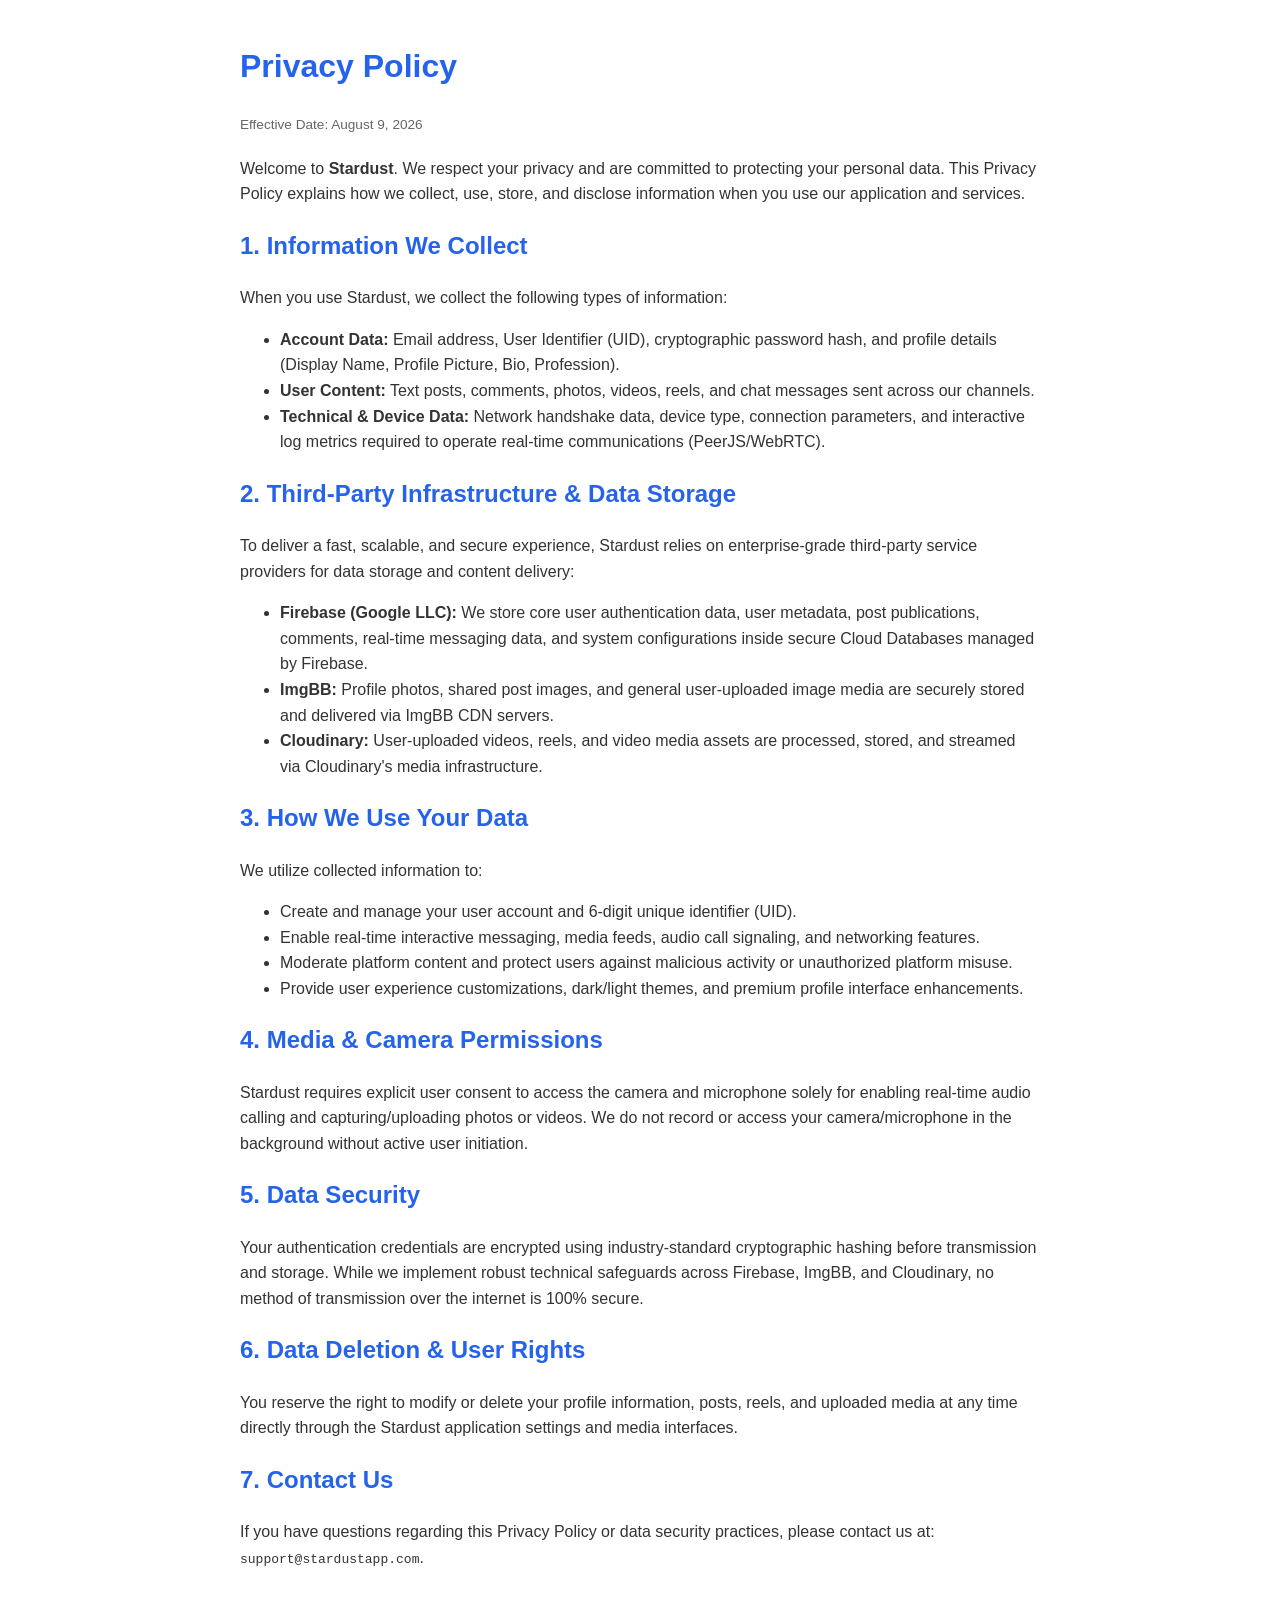
==== privacy.html @ a5136c38 "Create privacy.html" ====
<!DOCTYPE html>
<html lang="en">
<head>
    <meta charset="UTF-8">
    <title>Privacy Policy - Stardust Hub</title>
    <style>
        body { font-family: -apple-system, BlinkMacSystemFont, 'Segoe UI', Roboto, sans-serif; line-height: 1.6; color: #333; padding: 20px; max-width: 800px; margin: auto; }
        h1, h2 { color: #2563eb; }
        .last-updated { font-size: 0.85em; color: #666; margin-bottom: 20px; }
    </style>
</head>
<body>

<h1>Privacy Policy</h1>
<p class="last-updated">Effective Date: August 9, 2026</p>

<p>Welcome to <strong>Stardust</strong>. We respect your privacy and are committed to protecting your personal data. This Privacy Policy explains how we collect, use, store, and disclose information when you use our application and services.</p>

<h2>1. Information We Collect</h2>
<p>When you use Stardust, we collect the following types of information:</p>
<ul>
    <li><strong>Account Data:</strong> Email address, User Identifier (UID), cryptographic password hash, and profile details (Display Name, Profile Picture, Bio, Profession).</li>
    <li><strong>User Content:</strong> Text posts, comments, photos, videos, reels, and chat messages sent across our channels.</li>
    <li><strong>Technical & Device Data:</strong> Network handshake data, device type, connection parameters, and interactive log metrics required to operate real-time communications (PeerJS/WebRTC).</li>
</ul>

<h2>2. Third-Party Infrastructure & Data Storage</h2>
<p>To deliver a fast, scalable, and secure experience, Stardust relies on enterprise-grade third-party service providers for data storage and content delivery:</p>
<ul>
    <li><strong>Firebase (Google LLC):</strong> We store core user authentication data, user metadata, post publications, comments, real-time messaging data, and system configurations inside secure Cloud Databases managed by Firebase.</li>
    <li><strong>ImgBB:</strong> Profile photos, shared post images, and general user-uploaded image media are securely stored and delivered via ImgBB CDN servers.</li>
    <li><strong>Cloudinary:</strong> User-uploaded videos, reels, and video media assets are processed, stored, and streamed via Cloudinary's media infrastructure.</li>
</ul>

<h2>3. How We Use Your Data</h2>
<p>We utilize collected information to:</p>
<ul>
    <li>Create and manage your user account and 6-digit unique identifier (UID).</li>
    <li>Enable real-time interactive messaging, media feeds, audio call signaling, and networking features.</li>
    <li>Moderate platform content and protect users against malicious activity or unauthorized platform misuse.</li>
    <li>Provide user experience customizations, dark/light themes, and premium profile interface enhancements.</li>
</ul>

<h2>4. Media & Camera Permissions</h2>
<p>Stardust requires explicit user consent to access the camera and microphone solely for enabling real-time audio calling and capturing/uploading photos or videos. We do not record or access your camera/microphone in the background without active user initiation.</p>

<h2>5. Data Security</h2>
<p>Your authentication credentials are encrypted using industry-standard cryptographic hashing before transmission and storage. While we implement robust technical safeguards across Firebase, ImgBB, and Cloudinary, no method of transmission over the internet is 100% secure.</p>

<h2>6. Data Deletion & User Rights</h2>
<p>You reserve the right to modify or delete your profile information, posts, reels, and uploaded media at any time directly through the Stardust application settings and media interfaces.</p>

<h2>7. Contact Us</h2>
<p>If you have questions regarding this Privacy Policy or data security practices, please contact us at: <code>support@stardustapp.com</code>.</p>

</body>
</html>
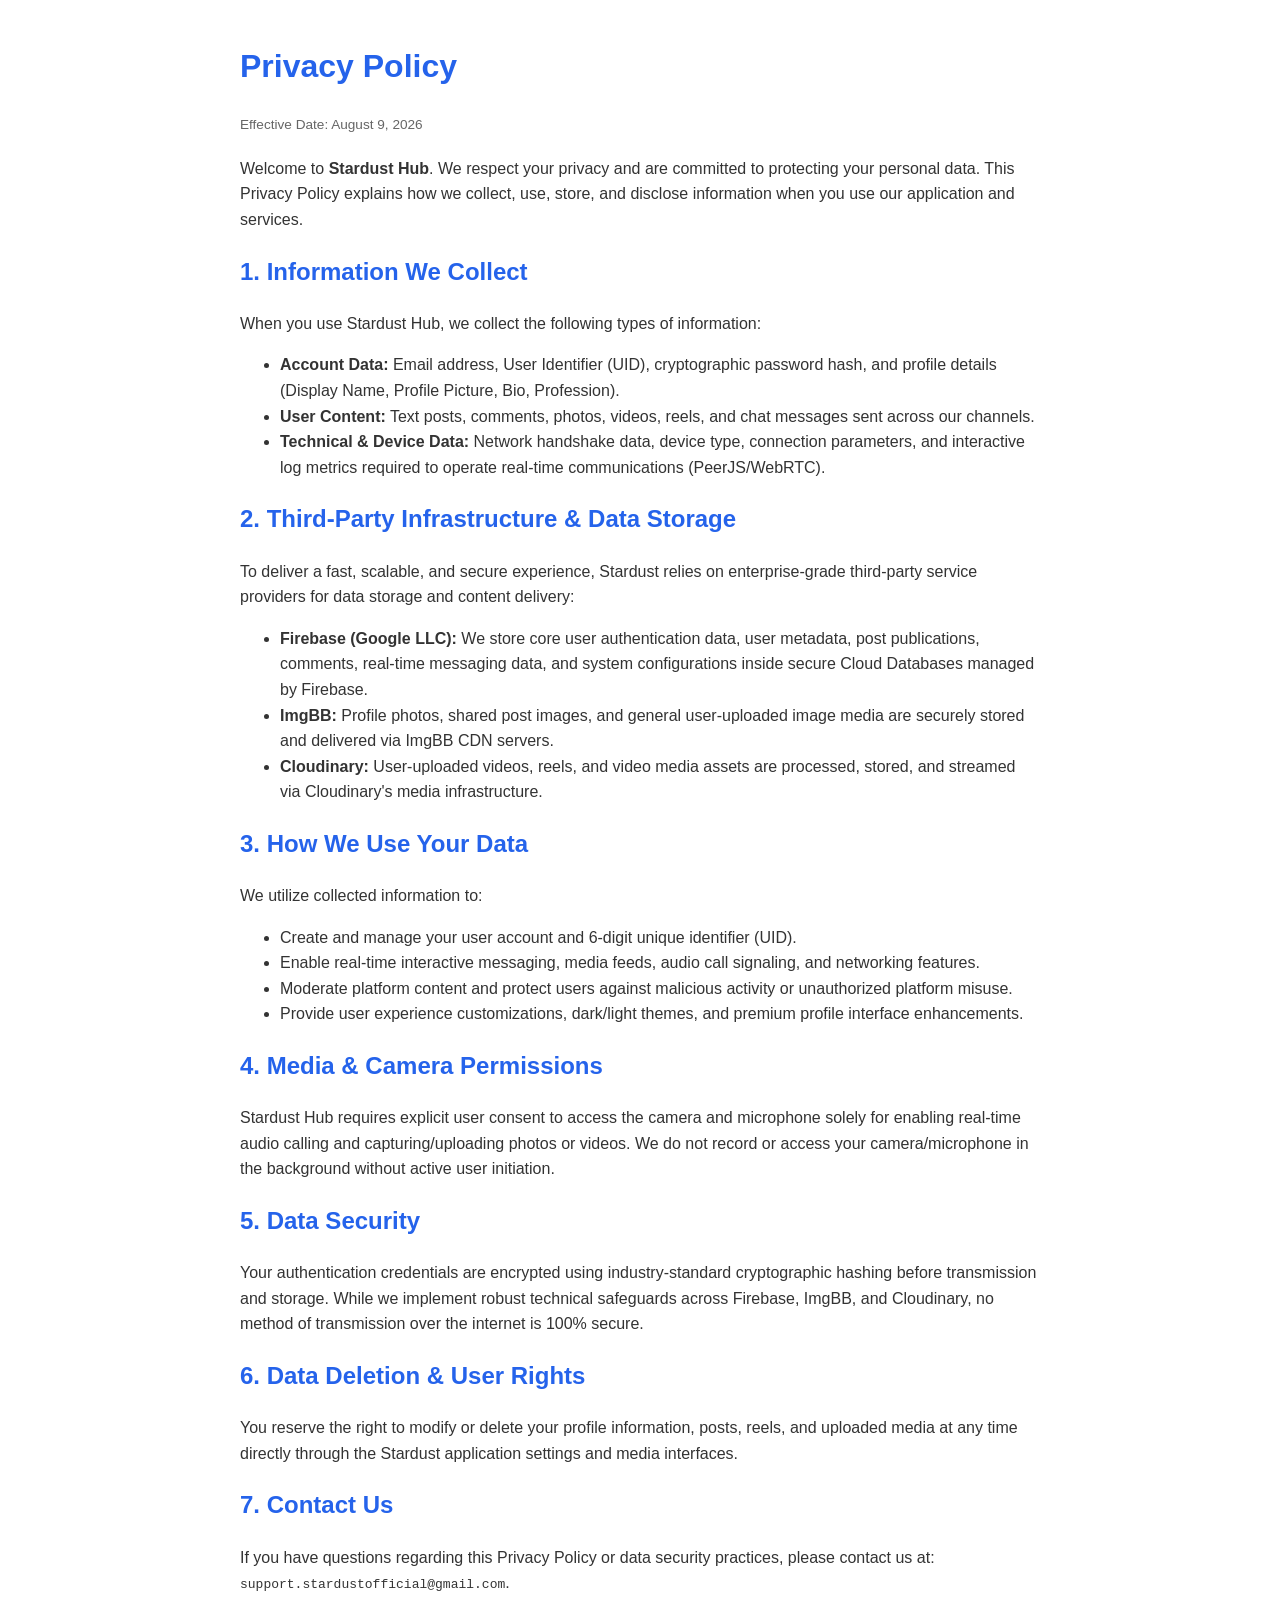
==== commit fbd2d117: "Update privacy.html" ====
--- a/privacy.html
+++ b/privacy.html
@@ -14,10 +14,10 @@
 <h1>Privacy Policy</h1>
 <p class="last-updated">Effective Date: August 9, 2026</p>
 
-<p>Welcome to <strong>Stardust</strong>. We respect your privacy and are committed to protecting your personal data. This Privacy Policy explains how we collect, use, store, and disclose information when you use our application and services.</p>
+<p>Welcome to <strong>Stardust Hub</strong>. We respect your privacy and are committed to protecting your personal data. This Privacy Policy explains how we collect, use, store, and disclose information when you use our application and services.</p>
 
 <h2>1. Information We Collect</h2>
-<p>When you use Stardust, we collect the following types of information:</p>
+<p>When you use Stardust Hub, we collect the following types of information:</p>
 <ul>
     <li><strong>Account Data:</strong> Email address, User Identifier (UID), cryptographic password hash, and profile details (Display Name, Profile Picture, Bio, Profession).</li>
     <li><strong>User Content:</strong> Text posts, comments, photos, videos, reels, and chat messages sent across our channels.</li>
@@ -42,7 +42,7 @@
 </ul>
 
 <h2>4. Media & Camera Permissions</h2>
-<p>Stardust requires explicit user consent to access the camera and microphone solely for enabling real-time audio calling and capturing/uploading photos or videos. We do not record or access your camera/microphone in the background without active user initiation.</p>
+<p>Stardust Hub requires explicit user consent to access the camera and microphone solely for enabling real-time audio calling and capturing/uploading photos or videos. We do not record or access your camera/microphone in the background without active user initiation.</p>
 
 <h2>5. Data Security</h2>
 <p>Your authentication credentials are encrypted using industry-standard cryptographic hashing before transmission and storage. While we implement robust technical safeguards across Firebase, ImgBB, and Cloudinary, no method of transmission over the internet is 100% secure.</p>
@@ -51,7 +51,7 @@
 <p>You reserve the right to modify or delete your profile information, posts, reels, and uploaded media at any time directly through the Stardust application settings and media interfaces.</p>
 
 <h2>7. Contact Us</h2>
-<p>If you have questions regarding this Privacy Policy or data security practices, please contact us at: <code>support@stardustapp.com</code>.</p>
+<p>If you have questions regarding this Privacy Policy or data security practices, please contact us at: <code>support.stardustofficial@gmail.com</code>.</p>
 
 </body>
 </html>
